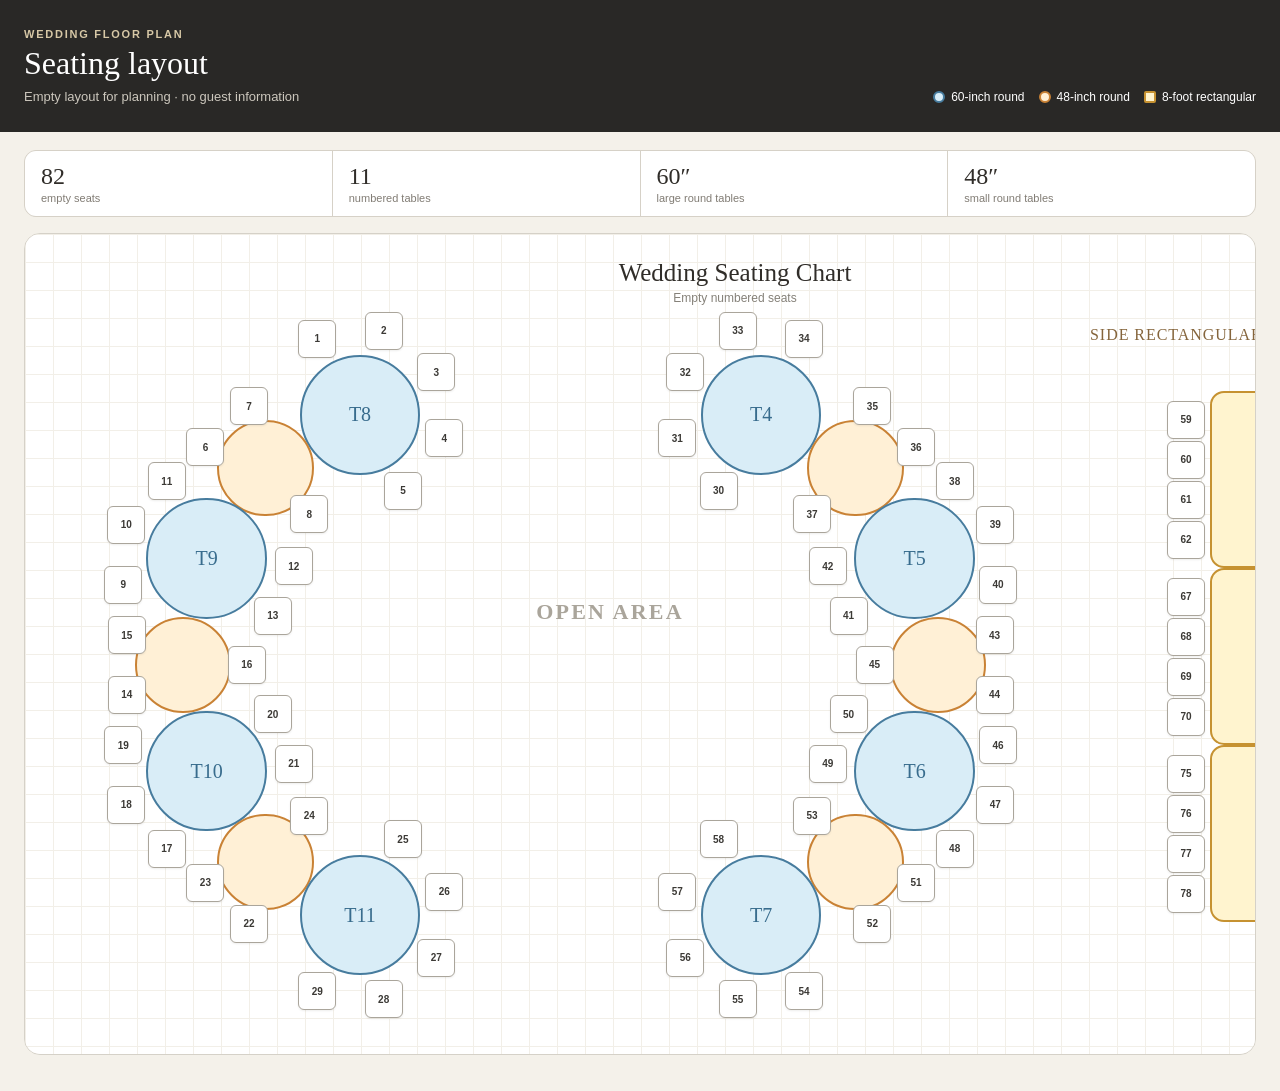
==== seating/index.html @ 3032e947 "Add a privacy-safe seating layout page Publish the empty floor plan separately so planners can revie" ====
<!doctype html>
<html lang="en">
  <head>
    <meta charset="UTF-8" />
    <meta name="viewport" content="width=device-width, initial-scale=1" />
    <meta name="robots" content="noindex, nofollow" />
    <title>Wedding Seating Layout</title>
    <link rel="stylesheet" href="./seating.css" />
  </head>
  <body>
    <header class="page-header">
      <div>
        <p class="eyebrow">WEDDING FLOOR PLAN</p>
        <h1>Seating layout</h1>
        <p>Empty layout for planning · no guest information</p>
      </div>
      <div class="legend" aria-label="Table size legend">
        <span><i class="large-dot"></i>60-inch round</span>
        <span><i class="small-dot"></i>48-inch round</span>
        <span><i class="rect-dot"></i>8-foot rectangular</span>
      </div>
    </header>

    <main>
      <section class="summary" aria-label="Layout summary">
        <div><strong>82</strong><span>empty seats</span></div>
        <div><strong>11</strong><span>numbered tables</span></div>
        <div><strong>60″</strong><span>large round tables</span></div>
        <div><strong>48″</strong><span>small round tables</span></div>
      </section>

      <div class="plan-scroll">
        <section id="floor-plan" class="floor-plan" aria-label="Empty wedding seating floor plan">
          <div class="plan-title">
            <strong>Wedding Seating Chart</strong>
            <span>Empty numbered seats</span>
          </div>
          <div class="open-area">
            <strong>OPEN AREA</strong>
          </div>
          <div class="side-table-label">SIDE RECTANGULAR TABLES</div>
        </section>
      </div>
    </main>

    <script type="module" src="./seating.js"></script>
  </body>
</html>
---- seating/seating.css ----
:root {
  color: #302d29;
  font-family: Inter, ui-sans-serif, -apple-system, BlinkMacSystemFont, "Segoe UI", sans-serif;
  background: #f4f1ea;
}

* {
  box-sizing: border-box;
}

body {
  margin: 0;
}

.page-header {
  display: flex;
  justify-content: space-between;
  align-items: end;
  gap: 24px;
  padding: 28px max(24px, calc((100vw - 1420px) / 2));
  color: #fff;
  background: #292826;
}

.eyebrow {
  margin: 0 0 5px;
  color: #d7c8a6;
  font-size: 11px;
  font-weight: 700;
  letter-spacing: 0.16em;
}

h1 {
  margin: 0;
  font-family: Georgia, "Times New Roman", serif;
  font-size: 32px;
  font-weight: 500;
}

.page-header p:last-child {
  margin: 7px 0 0;
  color: #ccc7bd;
  font-size: 13px;
}

.legend {
  display: flex;
  flex-wrap: wrap;
  gap: 14px;
  font-size: 12px;
}

.legend span {
  display: flex;
  align-items: center;
  gap: 6px;
}

.legend i {
  width: 12px;
  height: 12px;
  border: 2px solid;
  border-radius: 50%;
}

.large-dot {
  border-color: #477c9e !important;
  background: #d9edf7;
}

.small-dot {
  border-color: #c98235 !important;
  background: #fff0d6;
}

.rect-dot {
  border-color: #c69231 !important;
  border-radius: 2px !important;
  background: #fff4cf;
}

main {
  width: min(1480px, 100%);
  margin: 0 auto;
  padding: 18px 24px 36px;
}

.summary {
  display: grid;
  grid-template-columns: repeat(4, 1fr);
  gap: 1px;
  overflow: hidden;
  margin-bottom: 16px;
  border: 1px solid #d6d1c7;
  border-radius: 12px;
  background: #d6d1c7;
}

.summary div {
  display: grid;
  gap: 2px;
  padding: 12px 16px;
  background: #fff;
}

.summary strong {
  font-family: Georgia, "Times New Roman", serif;
  font-size: 24px;
  font-weight: 500;
}

.summary span {
  color: #817c74;
  font-size: 11px;
}

.plan-scroll {
  overflow: auto;
  border: 1px solid #d5d1c8;
  border-radius: 16px;
  background: #fff;
}

.floor-plan {
  position: relative;
  width: 1420px;
  height: 820px;
  overflow: hidden;
  background:
    linear-gradient(#f2efe8 1px, transparent 1px),
    linear-gradient(90deg, #f2efe8 1px, transparent 1px),
    #fff;
  background-size: 28px 28px;
}

.plan-title {
  position: absolute;
  top: 25px;
  left: 50%;
  z-index: 2;
  display: grid;
  gap: 4px;
  text-align: center;
  transform: translateX(-50%);
}

.plan-title strong {
  font-family: Georgia, "Times New Roman", serif;
  font-size: 25px;
  font-weight: 500;
}

.plan-title span {
  color: #858179;
  font-size: 12px;
}

.open-area {
  position: absolute;
  top: 365px;
  left: 455px;
  width: 260px;
  color: #aaa59b;
  font-family: Georgia, "Times New Roman", serif;
  font-size: 22px;
  letter-spacing: 0.1em;
  text-align: center;
}

.side-table-label {
  position: absolute;
  top: 92px;
  left: 1065px;
  color: #85653c;
  font-family: Georgia, "Times New Roman", serif;
  font-size: 16px;
  letter-spacing: 0.06em;
}

.floor-table {
  position: absolute;
  z-index: 1;
  display: grid;
  place-items: center;
  border: 2px solid #477c9e;
  border-radius: 50%;
  color: #386c8d;
  background: #d9edf7;
  font-family: Georgia, "Times New Roman", serif;
  font-size: 20px;
  line-height: 1.05;
  text-align: center;
}

.floor-table.small {
  border-color: #c98235;
  color: #a96119;
  background: #fff0d6;
}

.floor-table.rectangular {
  border-color: #c69231;
  border-radius: 14px;
  color: #9a681b;
  background: #fff4cf;
}

.seat {
  position: absolute;
  z-index: 2;
  display: grid;
  place-items: center;
  width: 38px;
  height: 38px;
  border: 1px solid #aaa59b;
  border-radius: 6px;
  color: #3c3a36;
  background: #fff;
  box-shadow: 0 1px 2px rgba(40, 36, 31, 0.08);
  font-size: 10px;
  font-weight: 700;
}

@media (max-width: 760px) {
  .page-header {
    align-items: start;
    flex-direction: column;
  }

  main {
    padding-inline: 12px;
  }

  .summary {
    grid-template-columns: repeat(2, 1fr);
  }
}

@media print {
  @page {
    size: landscape;
    margin: 0.25in;
  }

  .page-header {
    padding: 0 0 0.12in;
    color: #302d29;
    background: #fff;
  }

  .eyebrow,
  .page-header p:last-child {
    color: #68635c;
  }

  .legend {
    color: #302d29;
  }

  main {
    width: 100%;
    padding: 0;
  }

  .summary {
    display: none;
  }

  .plan-scroll {
    overflow: visible;
    border: 0;
  }

  .floor-plan {
    transform: scale(0.66);
    transform-origin: top left;
  }
}
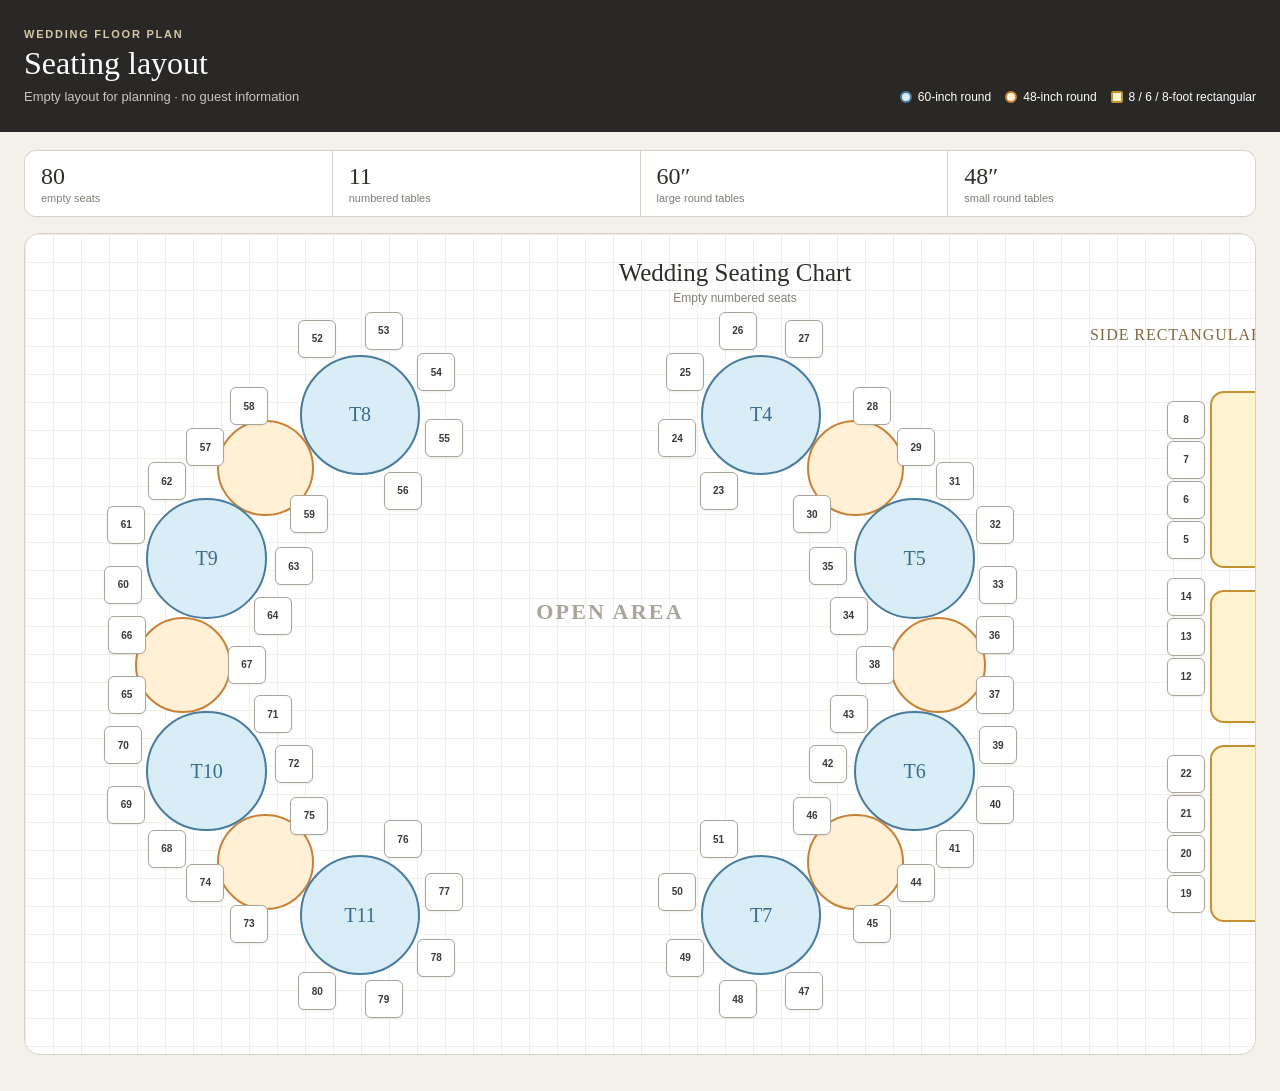
==== commit 75f7ed23: "Update seating capacity for the six-foot table Remove the two unused T2 chairs and keep the public f" ====
--- a/seating/index.html
+++ b/seating/index.html
@@ -17,13 +17,13 @@
       <div class="legend" aria-label="Table size legend">
         <span><i class="large-dot"></i>60-inch round</span>
         <span><i class="small-dot"></i>48-inch round</span>
-        <span><i class="rect-dot"></i>8-foot rectangular</span>
+        <span><i class="rect-dot"></i>8 / 6 / 8-foot rectangular</span>
       </div>
     </header>
 
     <main>
       <section class="summary" aria-label="Layout summary">
-        <div><strong>82</strong><span>empty seats</span></div>
+        <div><strong>80</strong><span>empty seats</span></div>
         <div><strong>11</strong><span>numbered tables</span></div>
         <div><strong>60″</strong><span>large round tables</span></div>
         <div><strong>48″</strong><span>small round tables</span></div>
